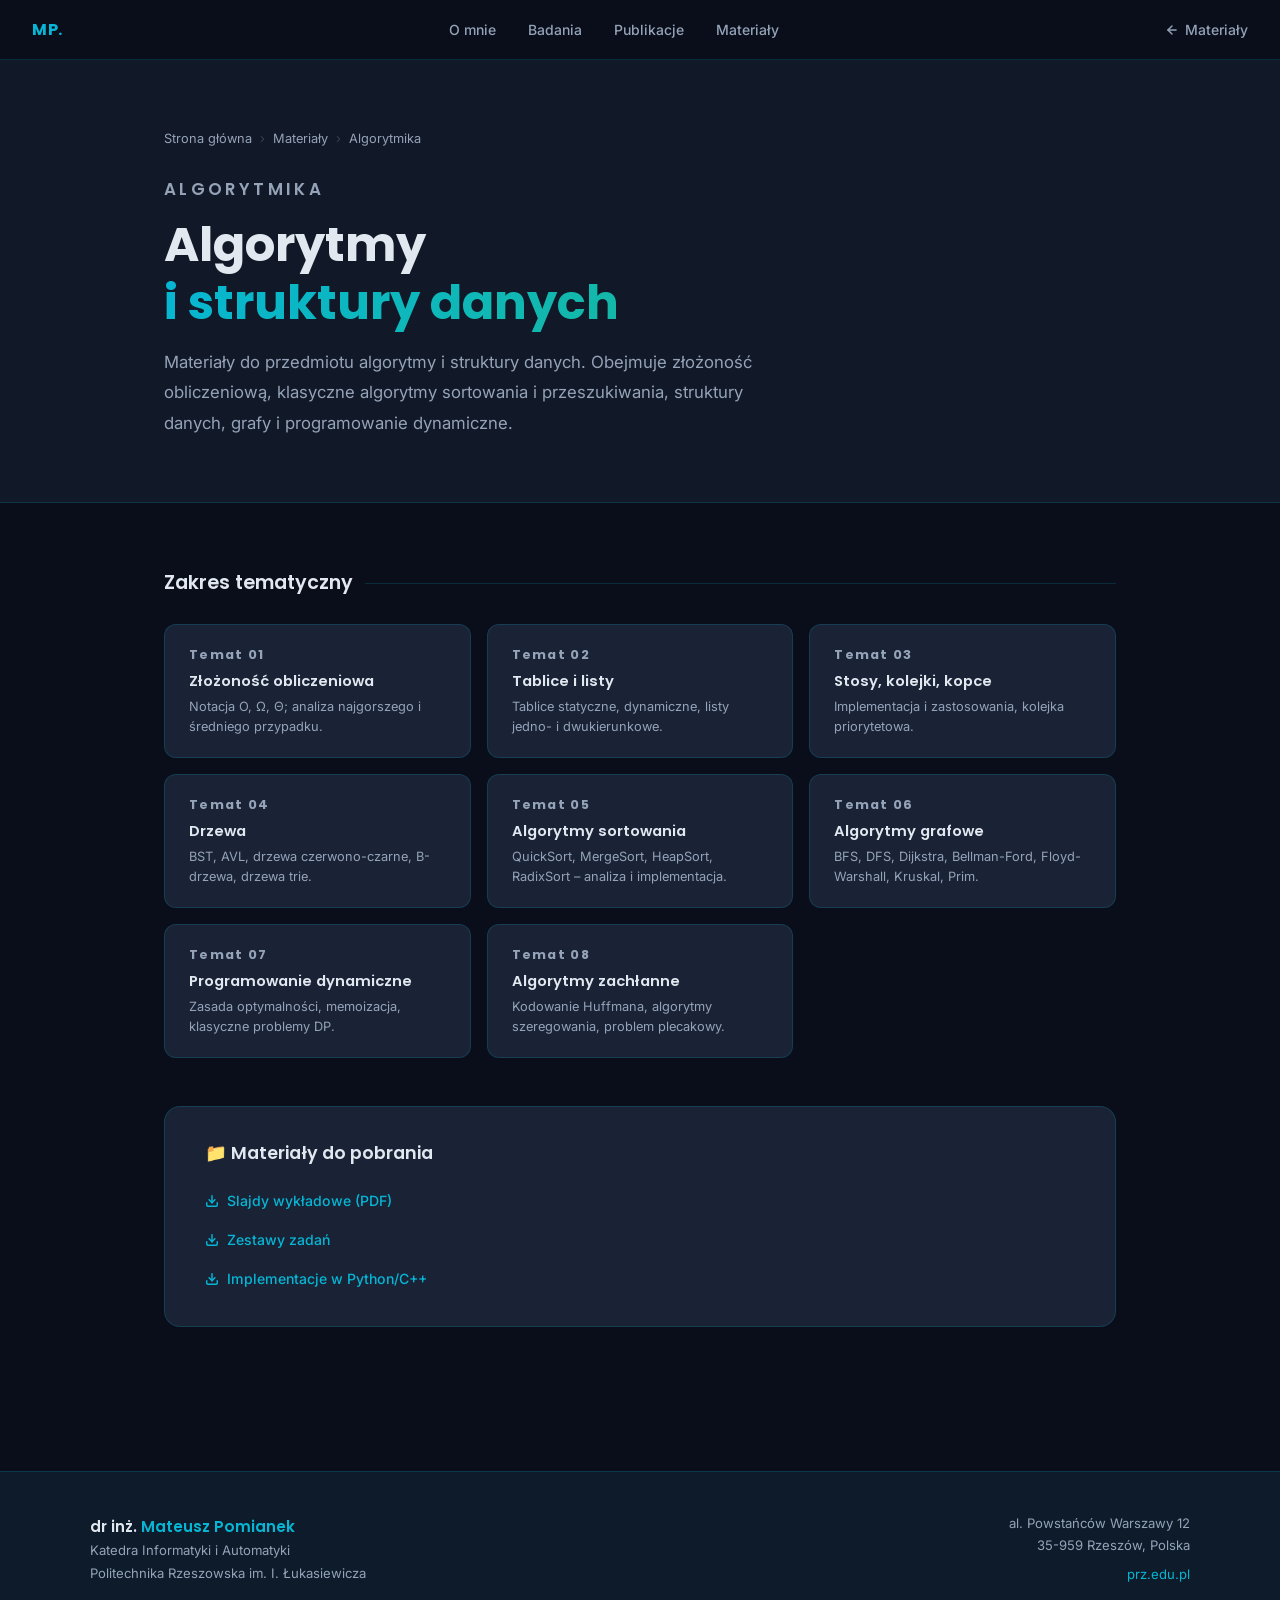
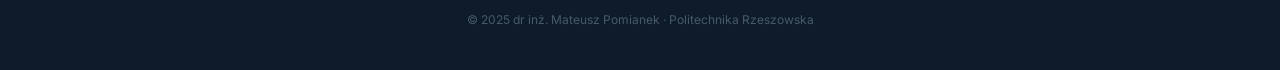
==== algorytmy.html @ 3b5f2a96 "Reduce military content, add publications/materials pages, update EN title Co-authored-by: MatPomGit" ====
<!DOCTYPE html>
<html lang="pl">
<head>
  <meta charset="UTF-8" />
  <meta name="viewport" content="width=device-width, initial-scale=1.0" />
  <title>Algorytmy i struktury danych – dr inż. Mateusz Pomianek</title>
  <meta name="description" content="Materiały do przedmiotu algorytmy i struktury danych. Obejmuje złożoność obliczeniową, klasyczne algorytmy sortowania i przeszukiwania, struktury danych, grafy i programowanie dynamiczne." />
  <meta name="author" content="dr inż. Mateusz Pomianek" />
  <link rel="icon" href="data:image/svg+xml,<svg xmlns='http://www.w3.org/2000/svg' viewBox='0 0 100 100'><text y='.9em' font-size='90'>🔬</text></svg>" />
  <link rel="preconnect" href="https://fonts.googleapis.com" />
  <link rel="preconnect" href="https://fonts.gstatic.com" crossorigin />
  <link href="https://fonts.googleapis.com/css2?family=Inter:wght@300;400;500;600;700&family=Poppins:wght@300;400;600;700&display=swap" rel="stylesheet" />

  <style>
    *, *::before, *::after { box-sizing: border-box; margin: 0; padding: 0; }

    :root {
      --clr-bg:      #0a0e1a;
      --clr-surface: #111827;
      --clr-surface2:#1a2236;
      --clr-navy:    #0d1b2a;
      --clr-cyan:    #06b6d4;
      --clr-teal:    #14b8a6;
      --clr-neon2:   #7c3aed;
      --clr-text:    #e2e8f0;
      --clr-muted:   #94a3b8;
      --clr-border:  rgba(6,182,212,0.18);
      --font-head:   'Poppins', sans-serif;
      --font-body:   'Inter', sans-serif;
    }

    html { scroll-behavior: smooth; }

    body {
      background: var(--clr-bg);
      color: var(--clr-text);
      font-family: var(--font-body);
      line-height: 1.7;
      overflow-x: hidden;
    }

    ::-webkit-scrollbar { width: 6px; }
    ::-webkit-scrollbar-track { background: var(--clr-bg); }
    ::-webkit-scrollbar-thumb { background: var(--clr-cyan); border-radius: 3px; }

    .container { max-width: 1000px; margin: 0 auto; padding: 0 1.5rem; }

    .gradient-text {
      background: linear-gradient(135deg, var(--clr-cyan), var(--clr-teal));
      -webkit-background-clip: text;
      -webkit-text-fill-color: transparent;
      background-clip: text;
    }

    .section-label {
      font-family: var(--font-head);
      font-size: 0.75rem;
      font-weight: 600;
      letter-spacing: 0.2em;
      text-transform: uppercase;
      color: var(--clr-cyan);
      margin-bottom: 0.75rem;
    }

    .divider {
      width: 60px;
      height: 3px;
      background: linear-gradient(90deg, var(--clr-cyan), var(--clr-teal));
      border-radius: 2px;
      margin-bottom: 2rem;
    }

    /* NAV */
    nav {
      position: fixed;
      top: 0; left: 0; right: 0;
      z-index: 100;
      padding: 1rem 2rem;
      display: flex;
      justify-content: space-between;
      align-items: center;
      background: rgba(10,14,26,0.95);
      backdrop-filter: blur(14px);
      -webkit-backdrop-filter: blur(14px);
      border-bottom: 1px solid var(--clr-border);
    }

    .nav-logo {
      font-family: var(--font-head);
      font-weight: 700;
      font-size: 1rem;
      color: var(--clr-cyan);
      letter-spacing: 0.04em;
      text-decoration: none;
    }

    .nav-links {
      display: flex;
      gap: 2rem;
      list-style: none;
    }

    .nav-links a {
      color: var(--clr-muted);
      text-decoration: none;
      font-size: 0.875rem;
      font-weight: 500;
      transition: color 0.25s;
    }

    .nav-links a:hover { color: var(--clr-cyan); }

    .nav-back {
      display: inline-flex;
      align-items: center;
      gap: 0.4rem;
      color: var(--clr-muted);
      text-decoration: none;
      font-size: 0.875rem;
      font-weight: 500;
      transition: color 0.25s;
    }
    .nav-back:hover { color: var(--clr-cyan); }

    /* PAGE HERO */
    .page-hero {
      padding: 8rem 2rem 4rem;
      background: var(--clr-surface);
      border-bottom: 1px solid var(--clr-border);
    }

    .page-hero h1 {
      font-family: var(--font-head);
      font-size: clamp(2rem, 5vw, 3rem);
      font-weight: 700;
      line-height: 1.2;
      margin-bottom: 1rem;
    }

    .page-hero p {
      color: var(--clr-muted);
      font-size: 1.05rem;
      max-width: 640px;
      line-height: 1.8;
    }

    .breadcrumb {
      display: flex;
      align-items: center;
      gap: 0.5rem;
      margin-bottom: 1.5rem;
      font-size: 0.8rem;
      color: var(--clr-muted);
    }

    .breadcrumb a {
      color: var(--clr-muted);
      text-decoration: none;
      transition: color 0.2s;
    }

    .breadcrumb a:hover { color: var(--clr-cyan); }

    .breadcrumb-sep { color: rgba(148,163,184,0.3); }

    /* MAIN */
    main { padding: 4rem 0 6rem; }

    /* TOPICS GRID */
    .topics-section { margin-bottom: 3rem; }

    .topics-section-title {
      font-family: var(--font-head);
      font-size: 1.2rem;
      font-weight: 600;
      margin-bottom: 1.5rem;
      display: flex;
      align-items: center;
      gap: 0.75rem;
    }

    .topics-section-title::after {
      content: '';
      flex: 1;
      height: 1px;
      background: var(--clr-border);
    }

    .topics-grid {
      display: grid;
      grid-template-columns: repeat(auto-fit, minmax(260px, 1fr));
      gap: 1rem;
    }

    .topic-card {
      background: var(--clr-surface2);
      border: 1px solid var(--clr-border);
      border-radius: 12px;
      padding: 1.25rem 1.5rem;
      transition: border-color 0.3s, transform 0.3s;
    }

    .topic-card:hover {
      border-color: var(--clr-cyan);
      transform: translateY(-2px);
    }

    .topic-num {
      font-family: var(--font-head);
      font-size: 0.7rem;
      font-weight: 700;
      letter-spacing: 0.1em;
      color: var(--clr-teal);
      margin-bottom: 0.4rem;
    }

    .topic-card h4 {
      font-family: var(--font-head);
      font-size: 0.92rem;
      font-weight: 600;
      margin-bottom: 0.35rem;
      line-height: 1.4;
    }

    .topic-card p {
      font-size: 0.8rem;
      color: var(--clr-muted);
      line-height: 1.55;
    }

    /* RESOURCES */
    .resources-section {
      background: var(--clr-surface2);
      border: 1px solid var(--clr-border);
      border-radius: 16px;
      padding: 2rem 2.5rem;
      margin-bottom: 3rem;
    }

    .resources-title {
      font-family: var(--font-head);
      font-size: 1.1rem;
      font-weight: 600;
      margin-bottom: 1.25rem;
      color: var(--clr-text);
    }

    .resource-list {
      list-style: none;
      display: flex;
      flex-direction: column;
      gap: 0.75rem;
    }

    .resource-list li a {
      display: inline-flex;
      align-items: center;
      gap: 0.5rem;
      color: var(--clr-cyan);
      text-decoration: none;
      font-size: 0.88rem;
      font-weight: 500;
      transition: opacity 0.2s;
    }

    .resource-list li a:hover { opacity: 0.75; text-decoration: underline; }

    /* FOOTER */
    footer {
      background: var(--clr-navy);
      border-top: 1px solid var(--clr-border);
      padding: 2.5rem 2rem;
    }

    .footer-inner {
      max-width: 1100px;
      margin: 0 auto;
      display: flex;
      flex-wrap: wrap;
      gap: 2rem;
      align-items: center;
      justify-content: space-between;
    }

    .footer-brand { font-family: var(--font-head); font-size: 0.95rem; font-weight: 600; }
    .footer-brand span { color: var(--clr-cyan); }
    .footer-info { font-size: 0.82rem; color: var(--clr-muted); line-height: 1.7; }
    .footer-copy {
      font-size: 0.75rem;
      color: rgba(148,163,184,0.45);
      text-align: center;
      margin-top: 1.5rem;
    }

    @media (max-width: 700px) {
      .nav-links { display: none; }
      .topics-grid { grid-template-columns: 1fr; }
      .resources-section { padding: 1.5rem; }
    }
  </style>
</head>
<body>

  <nav id="navbar" role="navigation" aria-label="Nawigacja główna">
    <a href="index.html" class="nav-logo">MP.</a>
    <ul class="nav-links" role="list">
      <li><a href="index.html#about">O mnie</a></li>
      <li><a href="index.html#research">Badania</a></li>
      <li><a href="publications.html">Publikacje</a></li>
      <li><a href="materials.html">Materiały</a></li>
    </ul>
    <a href="materials.html" class="nav-back" aria-label="Powrót do materiałów">
      <svg width="14" height="14" viewBox="0 0 24 24" fill="none" stroke="currentColor" stroke-width="2.5" stroke-linecap="round" stroke-linejoin="round" aria-hidden="true"><polyline points="19 12 5 12"/><polyline points="12 5 5 12 12 19"/></svg>
      Materiały
    </a>
  </nav>

  <div class="page-hero">
    <div class="container">
      <div class="breadcrumb">
        <a href="index.html">Strona główna</a>
        <span class="breadcrumb-sep">›</span>
        <a href="materials.html">Materiały</a>
        <span class="breadcrumb-sep">›</span>
        <span>Algorytmika</span>
      </div>
      <p class="section-label">Algorytmika</p>
      <h1>Algorytmy<br><span class="gradient-text">i struktury danych</span></h1>
      <p>Materiały do przedmiotu algorytmy i struktury danych. Obejmuje złożoność obliczeniową, klasyczne algorytmy sortowania i przeszukiwania, struktury danych, grafy i programowanie dynamiczne.</p>
    </div>
  </div>

  <main>
    <div class="container">

      <div class="topics-section">
        <div class="topics-section-title">Zakres tematyczny</div>
        <div class="topics-grid">
          <div class="topic-card">
            <p class="topic-num">Temat 01</p>
            <h4>Złożoność obliczeniowa</h4>
            <p>Notacja O, Ω, Θ; analiza najgorszego i średniego przypadku.</p>
          </div>
          <div class="topic-card">
            <p class="topic-num">Temat 02</p>
            <h4>Tablice i listy</h4>
            <p>Tablice statyczne, dynamiczne, listy jedno- i dwukierunkowe.</p>
          </div>
          <div class="topic-card">
            <p class="topic-num">Temat 03</p>
            <h4>Stosy, kolejki, kopce</h4>
            <p>Implementacja i zastosowania, kolejka priorytetowa.</p>
          </div>
          <div class="topic-card">
            <p class="topic-num">Temat 04</p>
            <h4>Drzewa</h4>
            <p>BST, AVL, drzewa czerwono-czarne, B-drzewa, drzewa trie.</p>
          </div>
          <div class="topic-card">
            <p class="topic-num">Temat 05</p>
            <h4>Algorytmy sortowania</h4>
            <p>QuickSort, MergeSort, HeapSort, RadixSort – analiza i implementacja.</p>
          </div>
          <div class="topic-card">
            <p class="topic-num">Temat 06</p>
            <h4>Algorytmy grafowe</h4>
            <p>BFS, DFS, Dijkstra, Bellman-Ford, Floyd-Warshall, Kruskal, Prim.</p>
          </div>
          <div class="topic-card">
            <p class="topic-num">Temat 07</p>
            <h4>Programowanie dynamiczne</h4>
            <p>Zasada optymalności, memoizacja, klasyczne problemy DP.</p>
          </div>
          <div class="topic-card">
            <p class="topic-num">Temat 08</p>
            <h4>Algorytmy zachłanne</h4>
            <p>Kodowanie Huffmana, algorytmy szeregowania, problem plecakowy.</p>
          </div>
        </div>
      </div>

      <div class="resources-section">
        <p class="resources-title">📁 Materiały do pobrania</p>
        <ul class="resource-list">
          <li><a href="#">
            <svg width="14" height="14" viewBox="0 0 24 24" fill="none" stroke="currentColor" stroke-width="2.5" stroke-linecap="round" stroke-linejoin="round" aria-hidden="true"><path d="M21 15v4a2 2 0 0 1-2 2H5a2 2 0 0 1-2-2v-4"/><polyline points="7 10 12 15 17 10"/><line x1="12" y1="15" x2="12" y2="3"/></svg>
            Slajdy wykładowe (PDF)
          </a></li>
          <li><a href="#">
            <svg width="14" height="14" viewBox="0 0 24 24" fill="none" stroke="currentColor" stroke-width="2.5" stroke-linecap="round" stroke-linejoin="round" aria-hidden="true"><path d="M21 15v4a2 2 0 0 1-2 2H5a2 2 0 0 1-2-2v-4"/><polyline points="7 10 12 15 17 10"/><line x1="12" y1="15" x2="12" y2="3"/></svg>
            Zestawy zadań
          </a></li>
          <li><a href="#">
            <svg width="14" height="14" viewBox="0 0 24 24" fill="none" stroke="currentColor" stroke-width="2.5" stroke-linecap="round" stroke-linejoin="round" aria-hidden="true"><path d="M21 15v4a2 2 0 0 1-2 2H5a2 2 0 0 1-2-2v-4"/><polyline points="7 10 12 15 17 10"/><line x1="12" y1="15" x2="12" y2="3"/></svg>
            Implementacje w Python/C++
          </a></li>
        </ul>
      </div>

    </div>
  </main>

  <footer role="contentinfo">
    <div class="footer-inner">
      <div>
        <p class="footer-brand">dr inż. <span>Mateusz Pomianek</span></p>
        <p class="footer-info">
          Katedra Informatyki i Automatyki<br>
          Politechnika Rzeszowska im. I. Łukasiewicza
        </p>
      </div>
      <div class="footer-info" style="text-align:right">
        <p>al. Powstańców Warszawy 12</p>
        <p>35-959 Rzeszów, Polska</p>
        <p style="margin-top:.4rem; color: var(--clr-cyan);">
          <a href="https://prz.edu.pl" target="_blank" rel="noopener noreferrer" style="color:inherit;text-decoration:none;">prz.edu.pl</a>
        </p>
      </div>
    </div>
    <p class="footer-copy">© 2025 dr inż. Mateusz Pomianek · Politechnika Rzeszowska</p>
  </footer>

</body>
</html>
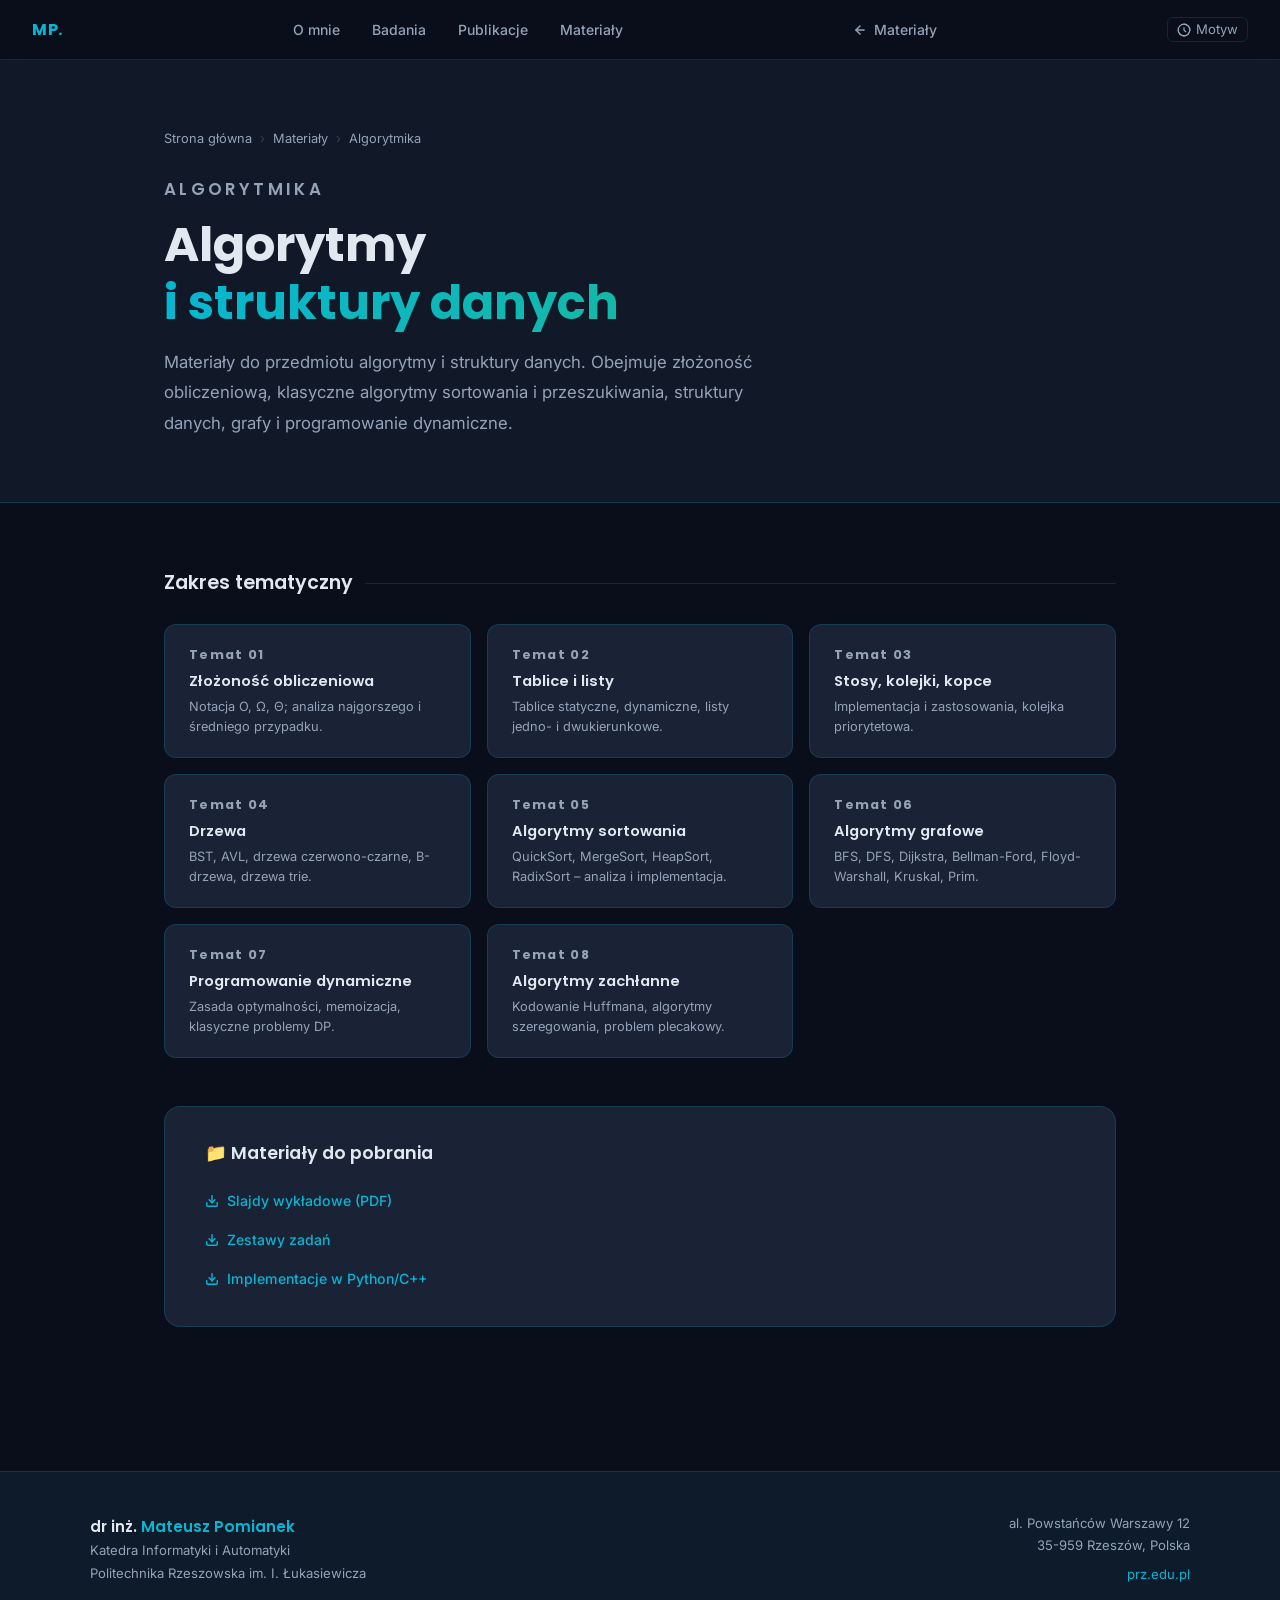
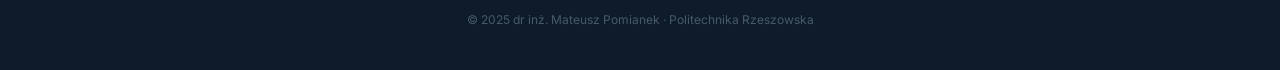
==== commit cf130e2b: "Add theme switcher with 4 colour schemes (Cyber, Forest, Solar, Amethyst) Agent-Logs-Url: https://gi" ====
--- a/algorytmy.html
+++ b/algorytmy.html
@@ -298,6 +298,8 @@
       .resources-section { padding: 1.5rem; }
     }
   </style>
+  <link rel="stylesheet" href="theme-switcher.css" />
+  <script src="theme-switcher.js"></script>
 </head>
 <body>
 
@@ -313,6 +315,12 @@
       <svg width="14" height="14" viewBox="0 0 24 24" fill="none" stroke="currentColor" stroke-width="2.5" stroke-linecap="round" stroke-linejoin="round" aria-hidden="true"><polyline points="19 12 5 12"/><polyline points="12 5 5 12 12 19"/></svg>
       Materiały
     </a>
+    <div class="theme-picker">
+      <button class="theme-toggle" id="themeToggle" aria-haspopup="listbox" aria-expanded="false" aria-label="Motyw – kliknij aby zmienić">
+        <svg width="14" height="14" viewBox="0 0 24 24" fill="none" stroke="currentColor" stroke-width="2" stroke-linecap="round" stroke-linejoin="round" aria-hidden="true"><circle cx="12" cy="12" r="10"/><path d="M12 2a10 10 0 0 1 0 20C6.5 22 2 17 2 12"/><path d="M12 8v4l3 3"/></svg>
+        Motyw
+      </button>
+    </div>
   </nav>
 
   <div class="page-hero">
--- a/theme-switcher.css
+++ b/theme-switcher.css
@@ -0,0 +1,205 @@
+/* ============================================================
+   Theme Switcher – CSS variable overrides + UI styles
+   Follows the 60:30:10 colour-design principle:
+     60 % dominant  → --clr-bg + --clr-surface
+     30 % secondary → --clr-surface2 + --clr-navy
+     10 % accent    → --clr-cyan + --clr-teal
+   ============================================================ */
+
+/* ── Theme: Cyber (default – navy/cyan) ─────────────────────
+   No overrides needed; the inline :root already defines this.
+   We still declare the data-attribute so JS can set it.       */
+html[data-theme="cyber"] {
+  --clr-bg:           #0a0e1a;
+  --clr-surface:      #111827;
+  --clr-surface2:     #1a2236;
+  --clr-navy:         #0d1b2a;
+  --clr-blue:         #1e40af;
+  --clr-cyan:         #06b6d4;
+  --clr-teal:         #14b8a6;
+  --clr-neon:         #00f5ff;
+  --clr-neon2:        #7c3aed;
+  --clr-text:         #e2e8f0;
+  --clr-muted:        #94a3b8;
+  --clr-border:       rgba(6, 182, 212, 0.18);
+  --hero-vignette:    rgba(10, 14, 26, 0.8);
+  --nav-bg:           rgba(10, 14, 26, 0.75);
+  --nav-bg-scrolled:  rgba(10, 14, 26, 0.95);
+  --nav-mobile-bg:    rgba(10, 14, 26, 0.97);
+}
+
+/* ── Theme: Forest (deep green) ──────────────────────────────
+   60 % → dark forest background & primary surface
+   30 % → mid-tone green secondary surfaces
+   10 % → lime-green accent                                    */
+html[data-theme="forest"] {
+  --clr-bg:           #091410;
+  --clr-surface:      #0e2018;
+  --clr-surface2:     #163222;
+  --clr-navy:         #0b1c14;
+  --clr-blue:         #166534;
+  --clr-cyan:         #22c55e;
+  --clr-teal:         #4ade80;
+  --clr-neon:         #86efac;
+  --clr-neon2:        #15803d;
+  --clr-text:         #dcfce7;
+  --clr-muted:        #6ee7b7;
+  --clr-border:       rgba(34, 197, 94, 0.18);
+  --hero-vignette:    rgba(9, 20, 16, 0.8);
+  --nav-bg:           rgba(9, 20, 16, 0.75);
+  --nav-bg-scrolled:  rgba(9, 20, 16, 0.95);
+  --nav-mobile-bg:    rgba(9, 20, 16, 0.97);
+}
+
+/* ── Theme: Solar (warm light) ───────────────────────────────
+   60 % → warm cream background & light surface
+   30 % → sand/stone secondary surfaces
+   10 % → amber/orange accent                                  */
+html[data-theme="solar"] {
+  --clr-bg:           #f7f3ed;
+  --clr-surface:      #ede6da;
+  --clr-surface2:     #e2d8c8;
+  --clr-navy:         #f0eae0;
+  --clr-blue:         #92400e;
+  --clr-cyan:         #d97706;
+  --clr-teal:         #b45309;
+  --clr-neon:         #f59e0b;
+  --clr-neon2:        #ea580c;
+  --clr-text:         #1c1917;
+  --clr-muted:        #57534e;
+  --clr-border:       rgba(217, 119, 6, 0.22);
+  --hero-vignette:    rgba(247, 243, 237, 0.85);
+  --nav-bg:           rgba(247, 243, 237, 0.88);
+  --nav-bg-scrolled:  rgba(247, 243, 237, 0.97);
+  --nav-mobile-bg:    rgba(247, 243, 237, 0.99);
+}
+
+/* ── Theme: Amethyst (deep purple) ───────────────────────────
+   60 % → deep purple background & primary surface
+   30 % → violet-tinted secondary surfaces
+   10 % → bright violet/magenta accent                         */
+html[data-theme="amethyst"] {
+  --clr-bg:           #0d0a18;
+  --clr-surface:      #170f2a;
+  --clr-surface2:     #20163a;
+  --clr-navy:         #110c22;
+  --clr-blue:         #4c1d95;
+  --clr-cyan:         #a855f7;
+  --clr-teal:         #c084fc;
+  --clr-neon:         #e879f9;
+  --clr-neon2:        #7c3aed;
+  --clr-text:         #f5f3ff;
+  --clr-muted:        #c4b5fd;
+  --clr-border:       rgba(168, 85, 247, 0.18);
+  --hero-vignette:    rgba(13, 10, 24, 0.8);
+  --nav-bg:           rgba(13, 10, 24, 0.75);
+  --nav-bg-scrolled:  rgba(13, 10, 24, 0.95);
+  --nav-mobile-bg:    rgba(13, 10, 24, 0.97);
+}
+
+/* ── Scrollbar tinting for light Solar theme ─────────────────*/
+html[data-theme="solar"] ::-webkit-scrollbar-thumb {
+  background: #d97706;
+}
+html[data-theme="solar"] ::-webkit-scrollbar-track {
+  background: #f7f3ed;
+}
+
+/* ============================================================
+   Theme Picker UI
+   ============================================================ */
+
+/* ── Wrapper (relative anchor for the panel) ─────────────── */
+.theme-picker {
+  position: relative;
+  flex-shrink: 0;
+}
+
+/* ── Toggle button ────────────────────────────────────────── */
+.theme-toggle {
+  background: none;
+  border: 1px solid var(--clr-border);
+  color: var(--clr-muted);
+  font-family: var(--font-body);
+  font-size: 0.82rem;
+  line-height: 1;
+  padding: 0.28rem 0.55rem;
+  border-radius: 6px;
+  cursor: pointer;
+  transition: color 0.25s, border-color 0.25s, background 0.25s;
+  display: flex;
+  align-items: center;
+  gap: 0.35rem;
+  flex-shrink: 0;
+}
+
+.theme-toggle:hover,
+.theme-toggle[aria-expanded="true"] {
+  color: var(--clr-cyan);
+  border-color: var(--clr-cyan);
+  background: rgba(0,0,0,0.06);
+}
+
+/* ── Dropdown panel ───────────────────────────────────────── */
+.theme-panel {
+  display: none;
+  position: absolute;
+  top: calc(100% + 0.5rem);
+  right: 0;
+  background: var(--clr-surface);
+  border: 1px solid var(--clr-border);
+  border-radius: 10px;
+  padding: 0.75rem;
+  gap: 0.5rem;
+  grid-template-columns: repeat(2, 1fr);
+  min-width: 170px;
+  box-shadow: 0 8px 24px rgba(0,0,0,0.35);
+  z-index: 200;
+}
+
+.theme-panel.open {
+  display: grid;
+}
+
+/* ── Individual theme option ──────────────────────────────── */
+.theme-option {
+  display: flex;
+  align-items: center;
+  gap: 0.45rem;
+  padding: 0.4rem 0.55rem;
+  border-radius: 7px;
+  cursor: pointer;
+  border: 1px solid transparent;
+  background: none;
+  color: var(--clr-text);
+  font-family: var(--font-body);
+  font-size: 0.78rem;
+  font-weight: 500;
+  white-space: nowrap;
+  transition: background 0.2s, border-color 0.2s;
+  width: 100%;
+  text-align: left;
+}
+
+.theme-option:hover {
+  background: rgba(128,128,128,0.1);
+}
+
+.theme-option.active {
+  border-color: var(--clr-cyan);
+  background: rgba(128,128,128,0.08);
+}
+
+/* ── Colour swatch circle ─────────────────────────────────── */
+.theme-swatch {
+  width: 14px;
+  height: 14px;
+  border-radius: 50%;
+  flex-shrink: 0;
+  border: 2px solid rgba(255,255,255,0.15);
+}
+
+.theme-swatch--cyber     { background: linear-gradient(135deg, #0a0e1a 50%, #06b6d4 50%); }
+.theme-swatch--forest    { background: linear-gradient(135deg, #091410 50%, #22c55e 50%); }
+.theme-swatch--solar     { background: linear-gradient(135deg, #f7f3ed 50%, #d97706 50%); border-color: rgba(0,0,0,0.12); }
+.theme-swatch--amethyst  { background: linear-gradient(135deg, #0d0a18 50%, #a855f7 50%); }
